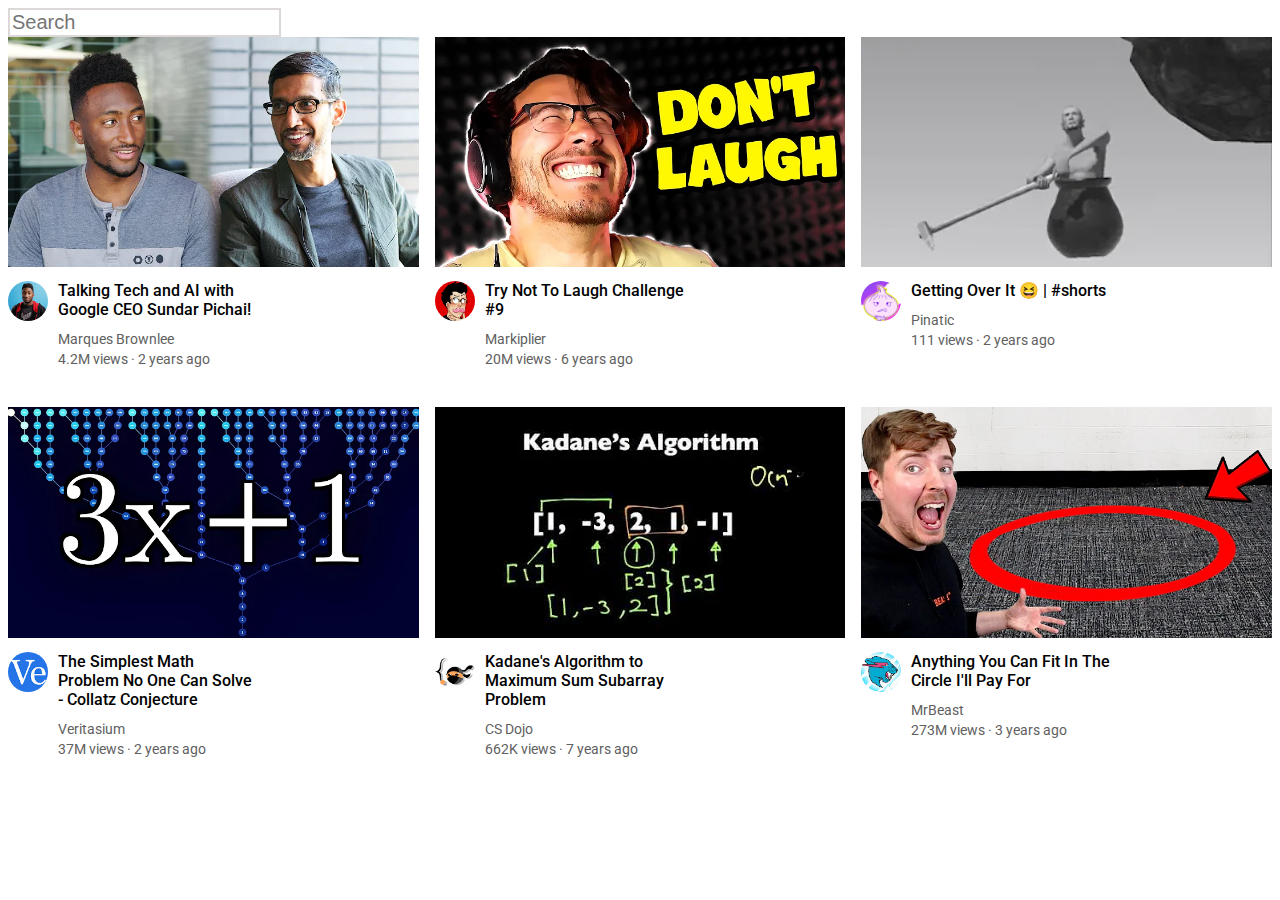
==== index.html @ 4624e98f "Applied CSS Grids and Added 6 different channels in total along with their video info and made the s" ====
<!DOCTYPE html>
<html lang="en">
  <head>
    <meta charset="UTF-8" />
    <meta name="viewport" content="width=device-width, initial-scale=1.0" />
    <link rel="preconnect" href="https://fonts.googleapis.com" />
    <link rel="preconnect" href="https://fonts.gstatic.com" crossorigin />
    <link
      href="https://fonts.googleapis.com/css2?family=Roboto:wght@400;500;700&display=swap"
      rel="stylesheet"
    />
    <title>YouTube</title>
    <style>
      p {
        font-family: Roboto, Arial;
        margin-top: 0px;
        margin-bottom: 0px;
      }
      .search {
        font-size: 20px;
        display: block;
        border-color: rgba(185, 178, 178, 0.5);
        border-style: solid;
      }
      .video-title {
        font-weight: 500;
        margin-bottom: 12px;
      }
      .thumbnail {
        width: 100%;
      }
      .thumbnail-row {
        margin-bottom: 10px;
      }
      .video-preview {
      }
      .channel-picture {
        vertical-align: top;
      }
      .profile-image {
        width: 40px;
        border-radius: 50px;
      }
      .video-author,
      .video-stats {
        color: rgb(96, 96, 96);
        font-size: 14px;
      }
      .video-author {
        margin-bottom: 4px;
      }
      .video-info {
        width: 200px;
      }
      .video-preview-grid {
        display: grid;
        grid-template-columns: 50px 1fr;
      }
      .video-grid {
        display: grid;
        grid-template-columns: 1fr 1fr 1fr;
        column-gap: 16px;
        row-gap: 40px;
      }
    </style>
  </head>
  <body>
    <input class="search" type="text" placeholder="Search" />

    <div class="video-grid">
      <div class="video-preview">
        <div class="thumbnail-row">
          <img class="thumbnail" src="Thumbnails/thumbnail-1.webp" />
        </div>
        <div class="video-preview-grid">
          <div class="channel-picture">
            <img class="profile-image" src="channel-pictures/channel-1.jpeg" />
          </div>
          <div class="video-info">
            <p class="video-title">
              Talking Tech and AI with Google CEO Sundar Pichai!
            </p>
            <p class="video-author">Marques Brownlee</p>
            <p class="video-stats">4.2M views &centerdot; 2 years ago</p>
          </div>
        </div>
      </div>

      <div class="video-preview">
        <div class="thumbnail-row">
          <img class="thumbnail" src="Thumbnails/thumbnail-2.webp" />
        </div>
        <div class="video-preview-grid">
          <div class="channel-picture">
            <img class="profile-image" src="channel-pictures/channel-2.jpeg" />
          </div>
          <div class="video-info">
            <p class="video-title">Try Not To Laugh Challenge #9</p>
            <p class="video-author">Markiplier</p>
            <p class="video-stats">20M views &centerdot; 6 years ago</p>
          </div>
        </div>
      </div>

      <div class="video-preview">
        <div class="thumbnail-row">
          <img class="thumbnail" src="Thumbnails/thumbnail-3.webp" />
        </div>
        <div class="video-preview-grid">
          <div class="channel-picture">
            <img class="profile-image" src="channel-pictures/channel-3.jpeg" />
          </div>
          <div class="video-info">
            <p class="video-title">Getting Over It 😆 | #shorts</p>
            <p class="video-author">Pinatic</p>
            <p class="video-stats">111 views &centerdot; 2 years ago</p>
          </div>
        </div>
      </div>

      <div class="video-preview">
        <div class="thumbnail-row">
          <img class="thumbnail" src="Thumbnails/thumbnail-4.webp" />
        </div>
        <div class="video-preview-grid">
          <div class="channel-picture">
            <img class="profile-image" src="channel-pictures/channel-4.jpeg" />
          </div>
          <div class="video-info">
            <p class="video-title">
              The Simplest Math Problem No One Can Solve - Collatz Conjecture
            </p>
            <p class="video-author">Veritasium</p>
            <p class="video-stats">37M views &centerdot; 2 years ago</p>
          </div>
        </div>
      </div>

      <div class="video-preview">
        <div class="thumbnail-row">
          <img class="thumbnail" src="Thumbnails/thumbnail-5.webp" />
        </div>
        <div class="video-preview-grid">
          <div class="channel-picture">
            <img class="profile-image" src="channel-pictures/channel-5.jpeg" />
          </div>
          <div class="video-info">
            <p class="video-title">
              Kadane's Algorithm to Maximum Sum Subarray Problem
            </p>
            <p class="video-author">CS Dojo</p>
            <p class="video-stats">662K views &centerdot; 7 years ago</p>
          </div>
        </div>
      </div>

      <div class="video-preview">
        <div class="thumbnail-row">
          <img class="thumbnail" src="Thumbnails/thumbnail-6.webp" />
        </div>
        <div class="video-preview-grid">
          <div class="channel-picture">
            <img class="profile-image" src="channel-pictures/channel-6.jpeg" />
          </div>
          <div class="video-info">
            <p class="video-title">
              Anything You Can Fit In The Circle I'll Pay For
            </p>
            <p class="video-author">MrBeast</p>
            <p class="video-stats">273M views &centerdot; 3 years ago</p>
          </div>
        </div>
      </div>
    </div>
  </body>
</html>
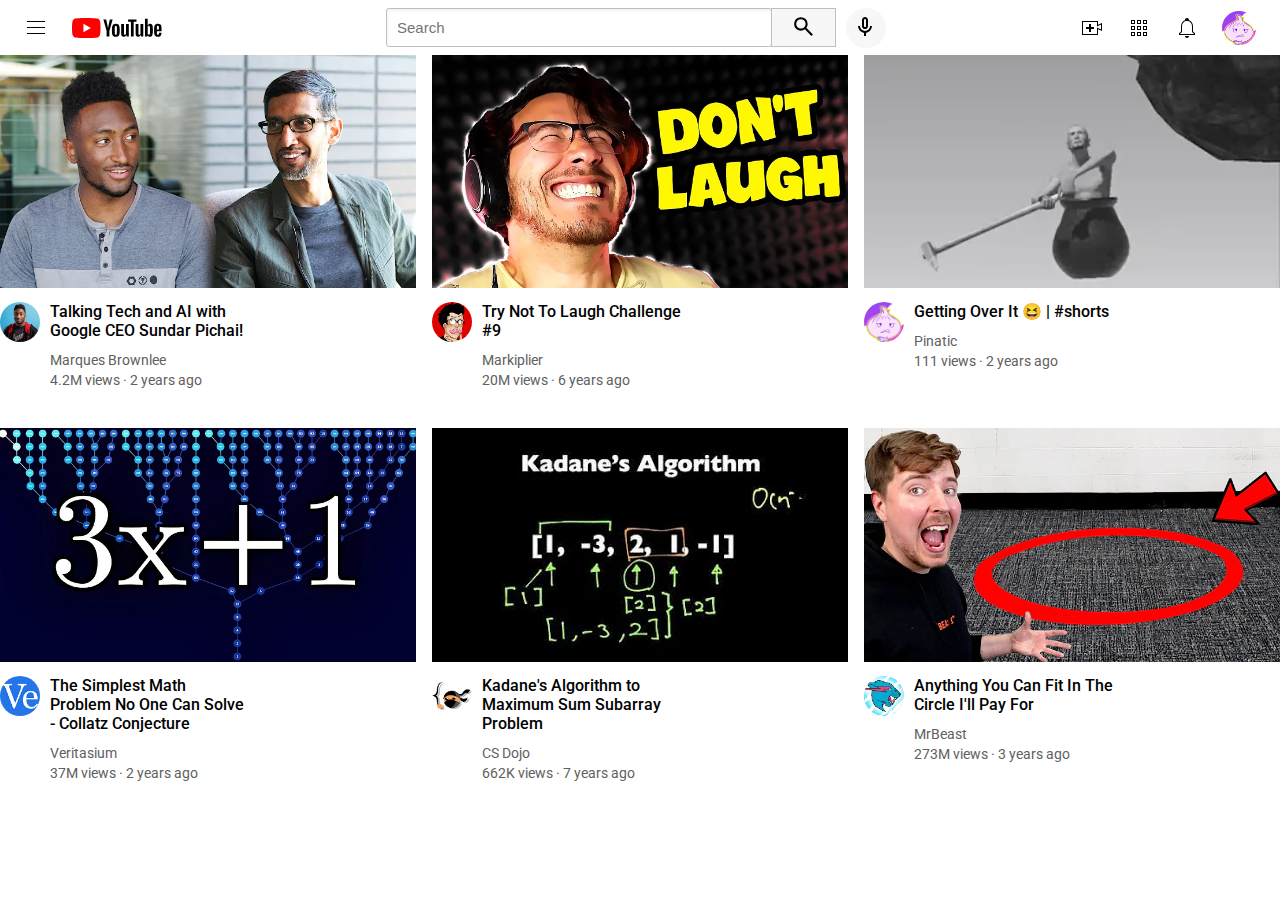
==== commit 767da307: "Implemented headers after learning flexbox" ====
--- a/index.html
+++ b/index.html
@@ -3,6 +3,9 @@
   <head>
     <meta charset="UTF-8" />
     <meta name="viewport" content="width=device-width, initial-scale=1.0" />
+    <link rel="stylesheet" href="styles/general.css">
+    <link rel="stylesheet" href="styles/header.css">
+    <link rel="stylesheet" href="styles/video.css">
     <link rel="preconnect" href="https://fonts.googleapis.com" />
     <link rel="preconnect" href="https://fonts.gstatic.com" crossorigin />
     <link
@@ -10,62 +13,31 @@
       rel="stylesheet"
     />
     <title>YouTube</title>
-    <style>
-      p {
-        font-family: Roboto, Arial;
-        margin-top: 0px;
-        margin-bottom: 0px;
-      }
-      .search {
-        font-size: 20px;
-        display: block;
-        border-color: rgba(185, 178, 178, 0.5);
-        border-style: solid;
-      }
-      .video-title {
-        font-weight: 500;
-        margin-bottom: 12px;
-      }
-      .thumbnail {
-        width: 100%;
-      }
-      .thumbnail-row {
-        margin-bottom: 10px;
-      }
-      .video-preview {
-      }
-      .channel-picture {
-        vertical-align: top;
-      }
-      .profile-image {
-        width: 40px;
-        border-radius: 50px;
-      }
-      .video-author,
-      .video-stats {
-        color: rgb(96, 96, 96);
-        font-size: 14px;
-      }
-      .video-author {
-        margin-bottom: 4px;
-      }
-      .video-info {
-        width: 200px;
-      }
-      .video-preview-grid {
-        display: grid;
-        grid-template-columns: 50px 1fr;
-      }
-      .video-grid {
-        display: grid;
-        grid-template-columns: 1fr 1fr 1fr;
-        column-gap: 16px;
-        row-gap: 40px;
-      }
-    </style>
   </head>
   <body>
-    <input class="search" type="text" placeholder="Search" />
+    <div class="header">
+      <div class="left-section">
+        <img class="menu" src="icons/hamburger-menu.svg">
+        <img class="youtube-logo" src="icons/youtube-logo.svg">
+      </div>
+      <div class="middle-section">
+        <input class="search-bar" type="text" placeholder="Search"/>
+        <button class="search-button">
+          <img class="search-icon" src="icons/search_FILL0_wght400_GRAD0_opsz24.svg">
+        </button>
+        <buton class="voice-search-button">
+          <img class="voice-search-icon" src="icons/mic_FILL0_wght400_GRAD0_opsz24.svg">
+        </buton>
+      </div>
+      <div class="right-section">
+      
+        <img class="video-upload-icon" src="icons/upload.svg">
+          <img class="youtube-apps-icon" src="icons/youtube-apps.svg">
+        <img class="notification-icon" src="icons/notifications.svg">
+        <img class="profile-picture" src="channel-pictures/pinaticWithGrain.JPG">
+
+      </div>
+    </div>
 
     <div class="video-grid">
       <div class="video-preview">
--- a/styles/general.css
+++ b/styles/general.css
@@ -0,0 +1,8 @@
+p {
+    font-family: Roboto, Arial;
+    margin-top: 0px;
+    margin-bottom: 0px;
+  }
+body {
+  margin: 0;
+}--- a/styles/header.css
+++ b/styles/header.css
@@ -0,0 +1,102 @@
+.header {
+    height: 55px;
+    /* We used flexbox so that we can set max width and
+        spread spaces between
+        elements evenly */
+    display: flex;
+    flex-direction: row;
+    /* To spread the elements horizontally we use
+        justify content (just remove the line if you wanna see
+        what i mean */
+    justify-content: space-between;
+}
+.left-section {
+    
+    display: flex;
+    align-items: center;
+}
+.menu {
+    height: 24px;
+    margin-left: 24px;
+    margin-right: 20px;
+}
+.youtube-logo {
+    height: 20px;
+    margin-left: 4px;
+}
+.middle-section {
+    
+    display: flex;
+    flex: 1;
+    align-items: center;
+    margin-left: 70px;
+    margin-right: 40px;
+    max-width: 500px;
+}
+.search::placeholder {
+    font-family: Roboto, Arial;
+    font-size: 16px;
+}
+
+
+.search-bar {
+    flex: 1;
+    height: 35px;
+    padding-left: 10px;
+    font-size: 15px;
+    border-width: 1px;
+    border-style: solid;
+    border-color: rgb(195, 190, 190);
+    border-radius: 3px;
+    box-shadow: inset 1px 2px 3px rgba(0, 0, 0, 0.05);
+    width: 0;
+
+}
+.search-button {
+    height: 39px;
+    border-color: rgb(195, 190, 190);
+    border-style: solid;
+    border-width: 1px;
+    margin-left: -1px;
+    width: 65px;
+    background-color: #f7f7f7;
+}
+.search-icon {
+    height: 25px;
+    
+    
+}
+.voice-search-button {
+    height: 40px;
+    width: 40px;
+    background-color: #f7f7f7;
+    border-radius: 20px;
+    margin-left: 10px;
+}
+.voice-search-icon {
+    margin-top: 7px;
+    margin-left: 7px
+}
+.right-section {
+    
+    width: 200px;
+    display: flex;
+    align-items: center;
+    flex-shrink: 0;
+    justify-content: space-between;
+
+}
+.video-upload-icon {
+    height: 24px;
+}
+.youtube-apps-icon {
+    height: 24px;
+}
+.notification-icon {
+    height: 24px;
+}
+.profile-picture {
+   height: 34px;
+   border-radius: 17px;
+   margin-right: 24px;
+}
--- a/styles/video.css
+++ b/styles/video.css
@@ -0,0 +1,38 @@
+.video-title {
+  font-weight: 500;
+  margin-bottom: 12px;
+}
+.thumbnail {
+  width: 100%;
+}
+.thumbnail-row {
+  margin-bottom: 10px;
+}
+.channel-picture {
+  vertical-align: top;
+}
+.profile-image {
+  width: 40px;
+  border-radius: 50px;
+}
+.video-author,
+.video-stats {
+  color: rgb(96, 96, 96);
+  font-size: 14px;
+}
+.video-author {
+  margin-bottom: 4px;
+}
+.video-info {
+  width: 200px;
+}
+.video-preview-grid {
+  display: grid;
+  grid-template-columns: 50px 1fr;
+}
+.video-grid {
+  display: grid;
+  grid-template-columns: 1fr 1fr 1fr;
+  column-gap: 16px;
+  row-gap: 40px;
+}
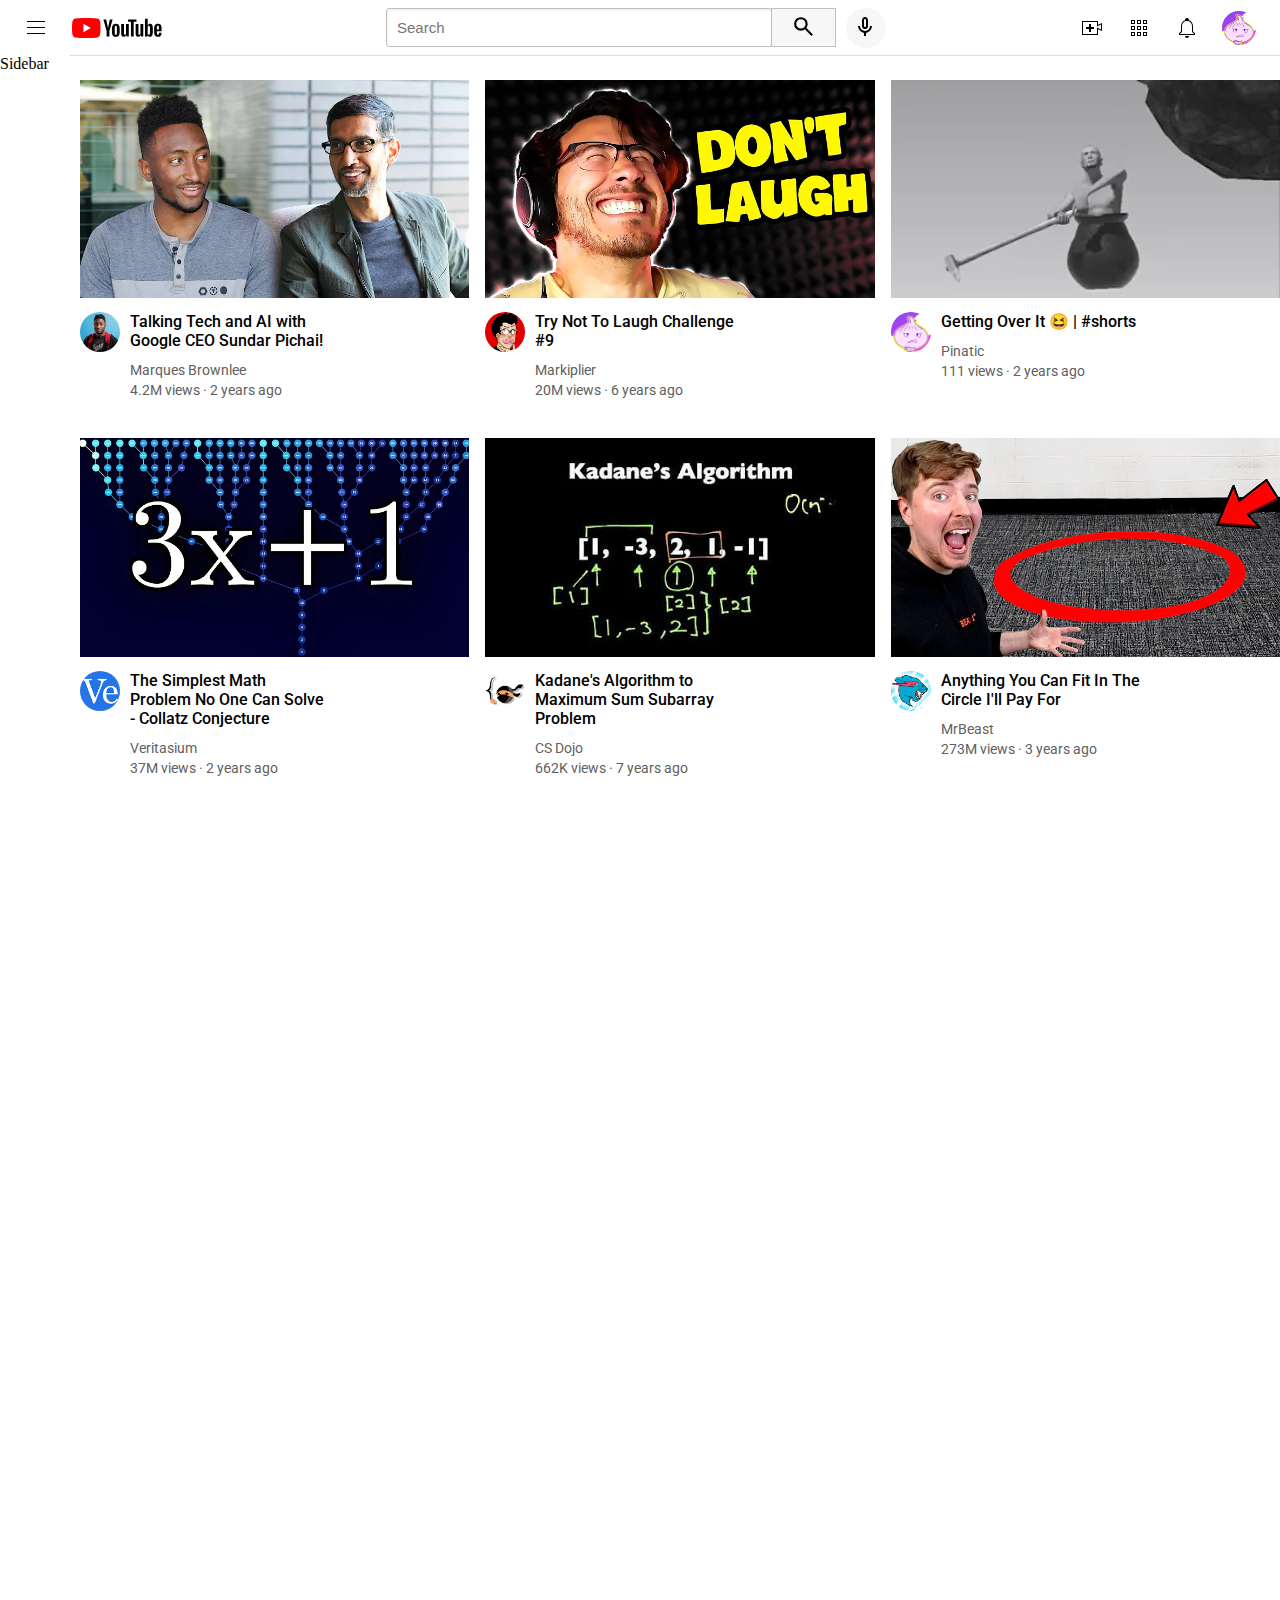
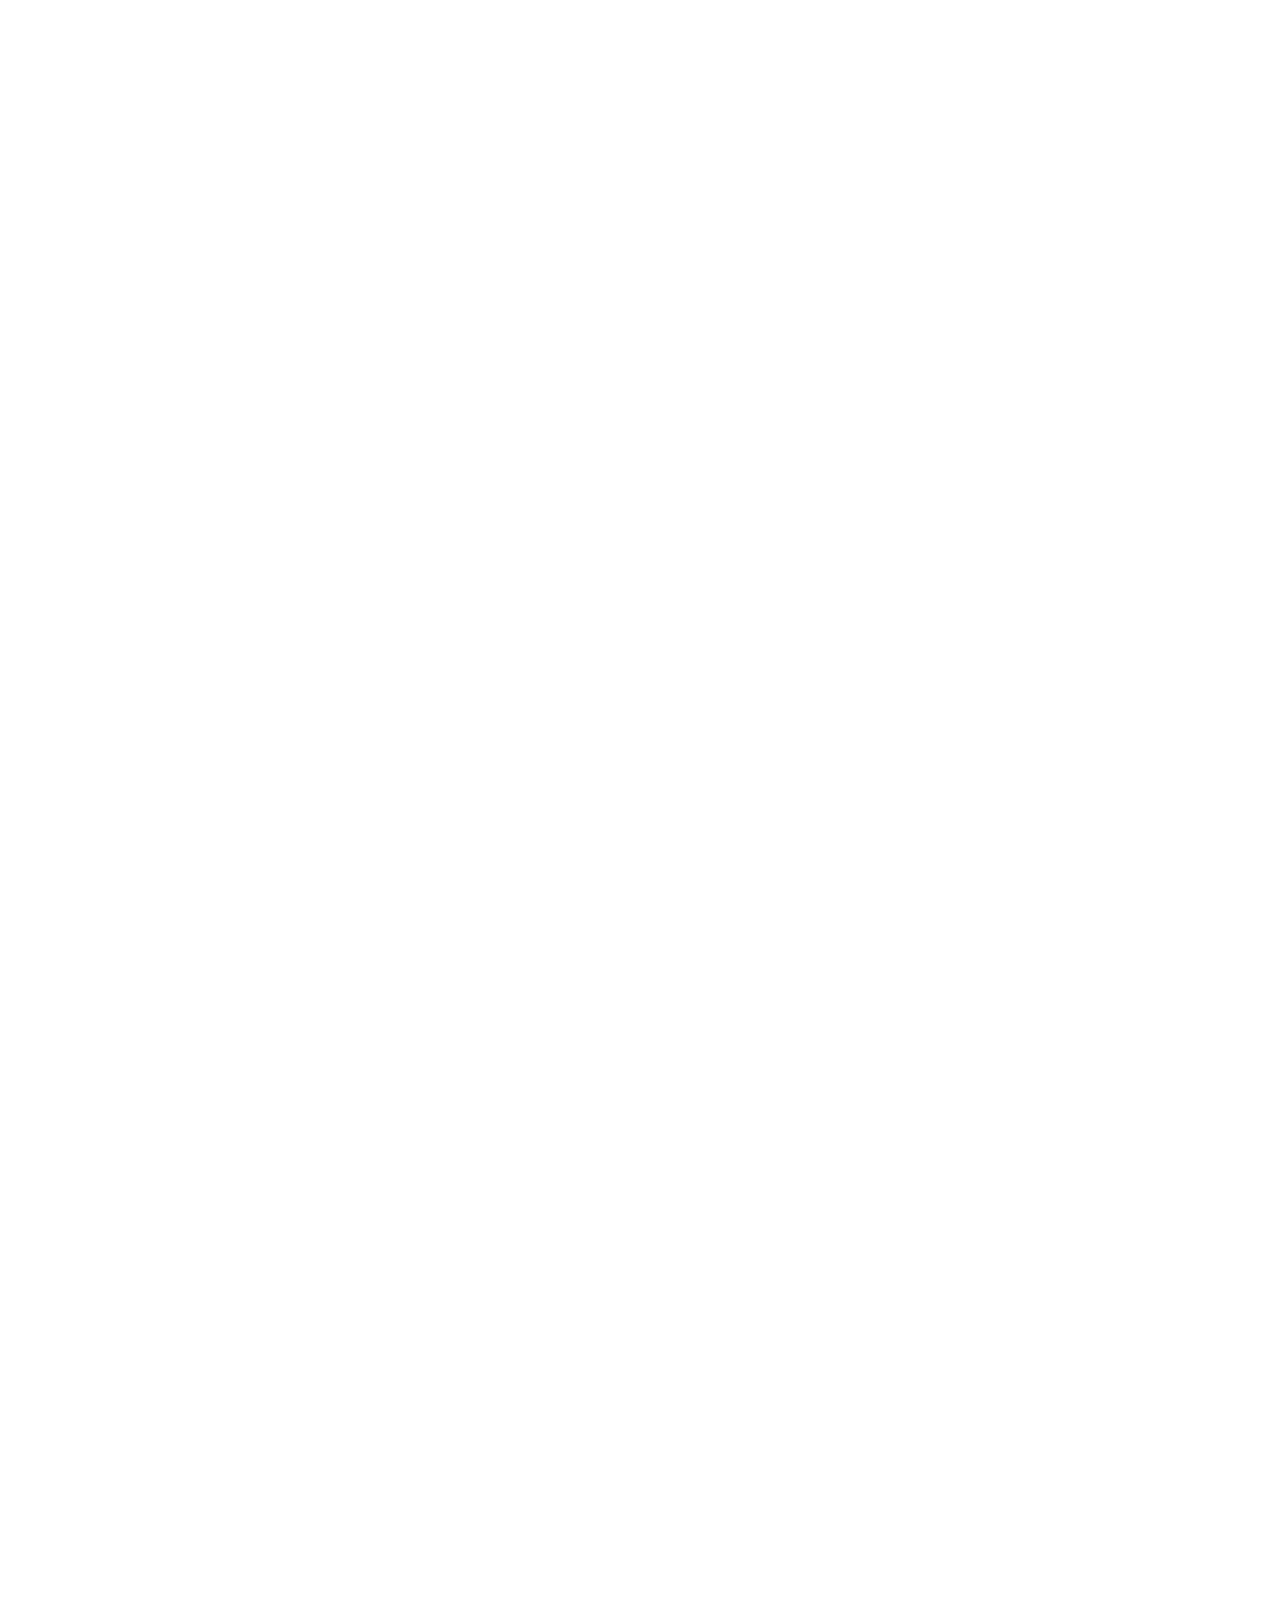
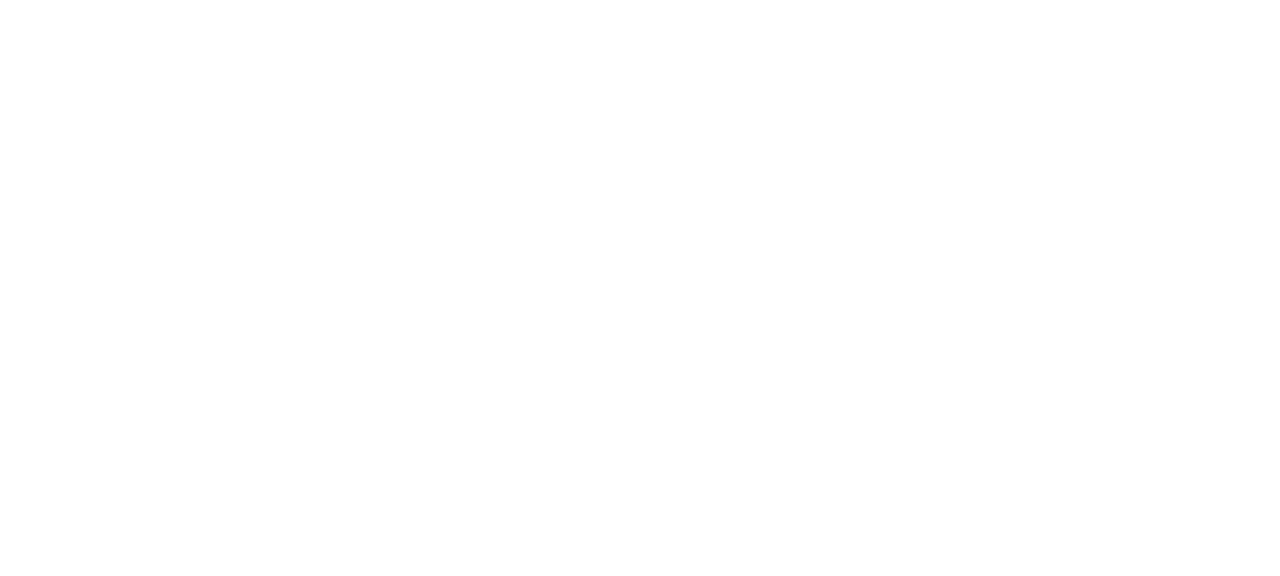
==== commit 8e607809: "Learned CSS position and applied basic sidebar" ====
--- a/index.html
+++ b/index.html
@@ -3,42 +3,51 @@
   <head>
     <meta charset="UTF-8" />
     <meta name="viewport" content="width=device-width, initial-scale=1.0" />
-    <link rel="stylesheet" href="styles/general.css">
-    <link rel="stylesheet" href="styles/header.css">
-    <link rel="stylesheet" href="styles/video.css">
+    <link rel="stylesheet" href="styles/general.css" />
+    <link rel="stylesheet" href="styles/header.css" />
+    <link rel="stylesheet" href="styles/video.css" />
     <link rel="preconnect" href="https://fonts.googleapis.com" />
     <link rel="preconnect" href="https://fonts.gstatic.com" crossorigin />
     <link
       href="https://fonts.googleapis.com/css2?family=Roboto:wght@400;500;700&display=swap"
       rel="stylesheet"
     />
+    <link rel="stylesheet" href="styles/sidebar.css">
     <title>YouTube</title>
   </head>
   <body>
     <div class="header">
       <div class="left-section">
-        <img class="menu" src="icons/hamburger-menu.svg">
-        <img class="youtube-logo" src="icons/youtube-logo.svg">
+        <img class="menu" src="icons/hamburger-menu.svg" />
+        <img class="youtube-logo" src="icons/youtube-logo.svg" />
       </div>
       <div class="middle-section">
-        <input class="search-bar" type="text" placeholder="Search"/>
+        <input class="search-bar" type="text" placeholder="Search" />
         <button class="search-button">
-          <img class="search-icon" src="icons/search_FILL0_wght400_GRAD0_opsz24.svg">
+          <img
+            class="search-icon"
+            src="icons/search_FILL0_wght400_GRAD0_opsz24.svg"
+          />
         </button>
         <buton class="voice-search-button">
-          <img class="voice-search-icon" src="icons/mic_FILL0_wght400_GRAD0_opsz24.svg">
+          <img
+            class="voice-search-icon"
+            src="icons/mic_FILL0_wght400_GRAD0_opsz24.svg"
+          />
         </buton>
       </div>
       <div class="right-section">
-      
-        <img class="video-upload-icon" src="icons/upload.svg">
-          <img class="youtube-apps-icon" src="icons/youtube-apps.svg">
-        <img class="notification-icon" src="icons/notifications.svg">
-        <img class="profile-picture" src="channel-pictures/pinaticWithGrain.JPG">
-
+        <img class="video-upload-icon" src="icons/upload.svg" />
+        <img class="youtube-apps-icon" src="icons/youtube-apps.svg" />
+        <img class="notification-icon" src="icons/notifications.svg" />
+        <img
+          class="profile-picture"
+          src="channel-pictures/pinaticWithGrain.JPG"
+        />
       </div>
     </div>
 
+   <div class="sidebar">Sidebar</div>
     <div class="video-grid">
       <div class="video-preview">
         <div class="thumbnail-row">
--- a/styles/general.css
+++ b/styles/general.css
@@ -5,4 +5,7 @@
   }
 body {
   margin: 0;
+  padding-top: 80px;
+  padding-bottom: 3000px;
+  padding-left: 80px;
 }--- a/styles/header.css
+++ b/styles/header.css
@@ -1,102 +1,103 @@
 .header {
-    height: 55px;
-    /* We used flexbox so that we can set max width and
+  height: 55px;
+  /* We used flexbox so that we can set max width and
         spread spaces between
         elements evenly */
-    display: flex;
-    flex-direction: row;
-    /* To spread the elements horizontally we use
+  background-color: white;
+  display: flex;
+  flex-direction: row;
+  /* To spread the elements horizontally we use
         justify content (just remove the line if you wanna see
         what i mean */
-    justify-content: space-between;
+  justify-content: space-between;
+  position: fixed;
+  right: 0px;
+  left: 0px;
+  top: 0px;
+  bottom: 0px;
+  border-bottom-width: 1px;
+  border-bottom-style: solid;
+  border-bottom-color: rgb(221, 221, 221)
 }
 .left-section {
-    
-    display: flex;
-    align-items: center;
+  display: flex;
+  align-items: center;
 }
 .menu {
-    height: 24px;
-    margin-left: 24px;
-    margin-right: 20px;
+  height: 24px;
+  margin-left: 24px;
+  margin-right: 20px;
 }
 .youtube-logo {
-    height: 20px;
-    margin-left: 4px;
+  height: 20px;
+  margin-left: 4px;
 }
 .middle-section {
-    
-    display: flex;
-    flex: 1;
-    align-items: center;
-    margin-left: 70px;
-    margin-right: 40px;
-    max-width: 500px;
+  display: flex;
+  flex: 1;
+  align-items: center;
+  margin-left: 70px;
+  margin-right: 40px;
+  max-width: 500px;
 }
 .search::placeholder {
-    font-family: Roboto, Arial;
-    font-size: 16px;
+  font-family: Roboto, Arial;
+  font-size: 16px;
 }
 
-
 .search-bar {
-    flex: 1;
-    height: 35px;
-    padding-left: 10px;
-    font-size: 15px;
-    border-width: 1px;
-    border-style: solid;
-    border-color: rgb(195, 190, 190);
-    border-radius: 3px;
-    box-shadow: inset 1px 2px 3px rgba(0, 0, 0, 0.05);
-    width: 0;
-
+  flex: 1;
+  height: 35px;
+  padding-left: 10px;
+  font-size: 15px;
+  border-width: 1px;
+  border-style: solid;
+  border-color: rgb(195, 190, 190);
+  border-radius: 3px;
+  box-shadow: inset 1px 2px 3px rgba(0, 0, 0, 0.05);
+  width: 0; /* We set width 0 so that it shrinks */
 }
 .search-button {
-    height: 39px;
-    border-color: rgb(195, 190, 190);
-    border-style: solid;
-    border-width: 1px;
-    margin-left: -1px;
-    width: 65px;
-    background-color: #f7f7f7;
+  height: 39px;
+  border-color: rgb(195, 190, 190);
+  border-style: solid;
+  border-width: 1px;
+  margin-left: -1px;
+  width: 65px;
+  background-color: #f7f7f7;
 }
 .search-icon {
-    height: 25px;
-    
-    
+  height: 25px;
 }
 .voice-search-button {
-    height: 40px;
-    width: 40px;
-    background-color: #f7f7f7;
-    border-radius: 20px;
-    margin-left: 10px;
+  height: 40px;
+  width: 40px;
+  background-color: #f7f7f7;
+  border-radius: 20px;
+  margin-left: 10px;
 }
 .voice-search-icon {
-    margin-top: 7px;
-    margin-left: 7px
+  margin-top: 7px;
+  margin-left: 7px;
 }
 .right-section {
-    
-    width: 200px;
-    display: flex;
-    align-items: center;
-    flex-shrink: 0;
-    justify-content: space-between;
-
+  width: 200px;
+  display: flex;
+  align-items: center;
+  flex-shrink: 0;
+  justify-content: space-between;
 }
 .video-upload-icon {
-    height: 24px;
+  height: 24px;
 }
 .youtube-apps-icon {
-    height: 24px;
+  height: 24px;
 }
 .notification-icon {
-    height: 24px;
+  height: 24px;
 }
 .profile-picture {
-   height: 34px;
-   border-radius: 17px;
-   margin-right: 24px;
+  height: 34px;
+  border-radius: 17px;
+  margin-right: 24px;
 }
--- a/styles/sidebar.css
+++ b/styles/sidebar.css
@@ -0,0 +1,8 @@
+.sidebar {
+    position: fixed;   
+    background-color: white;;
+    top: 55px;
+    left: 0px;
+    bottom: 0px;
+    width: 70px;
+}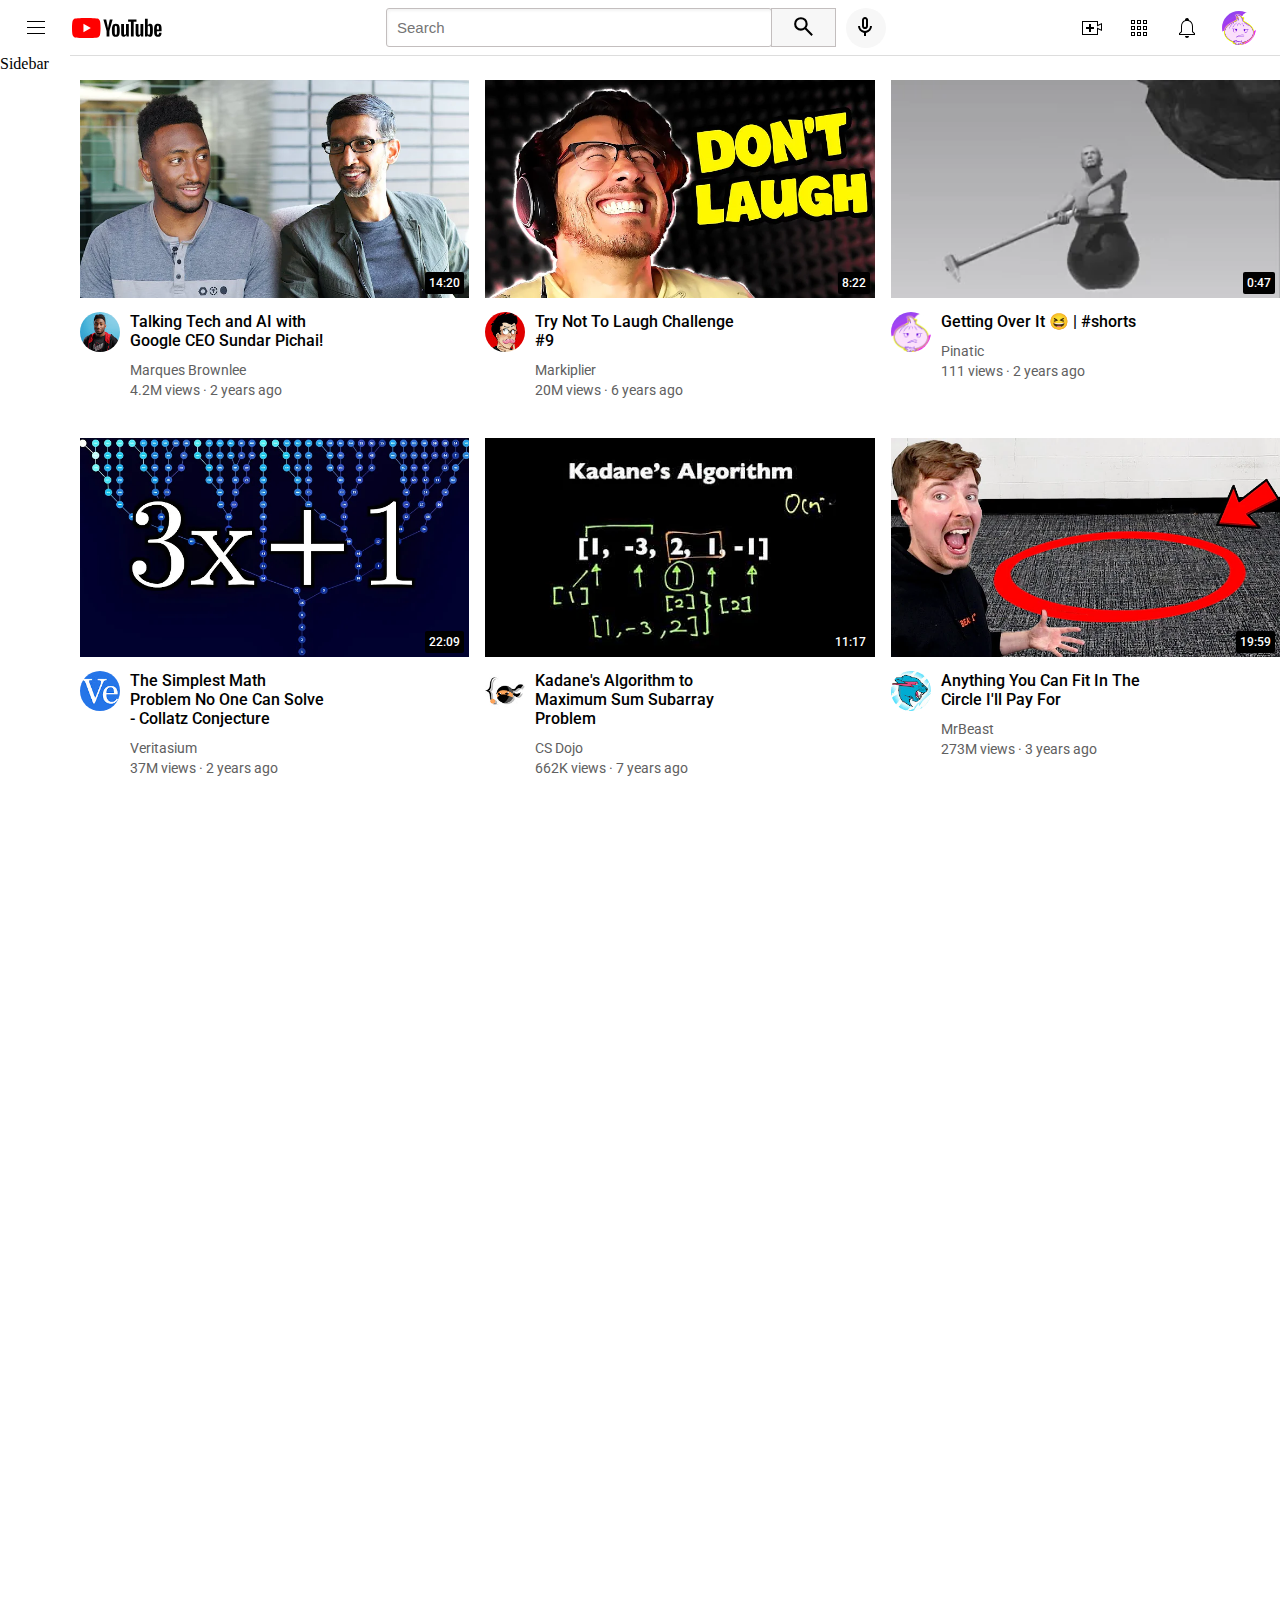
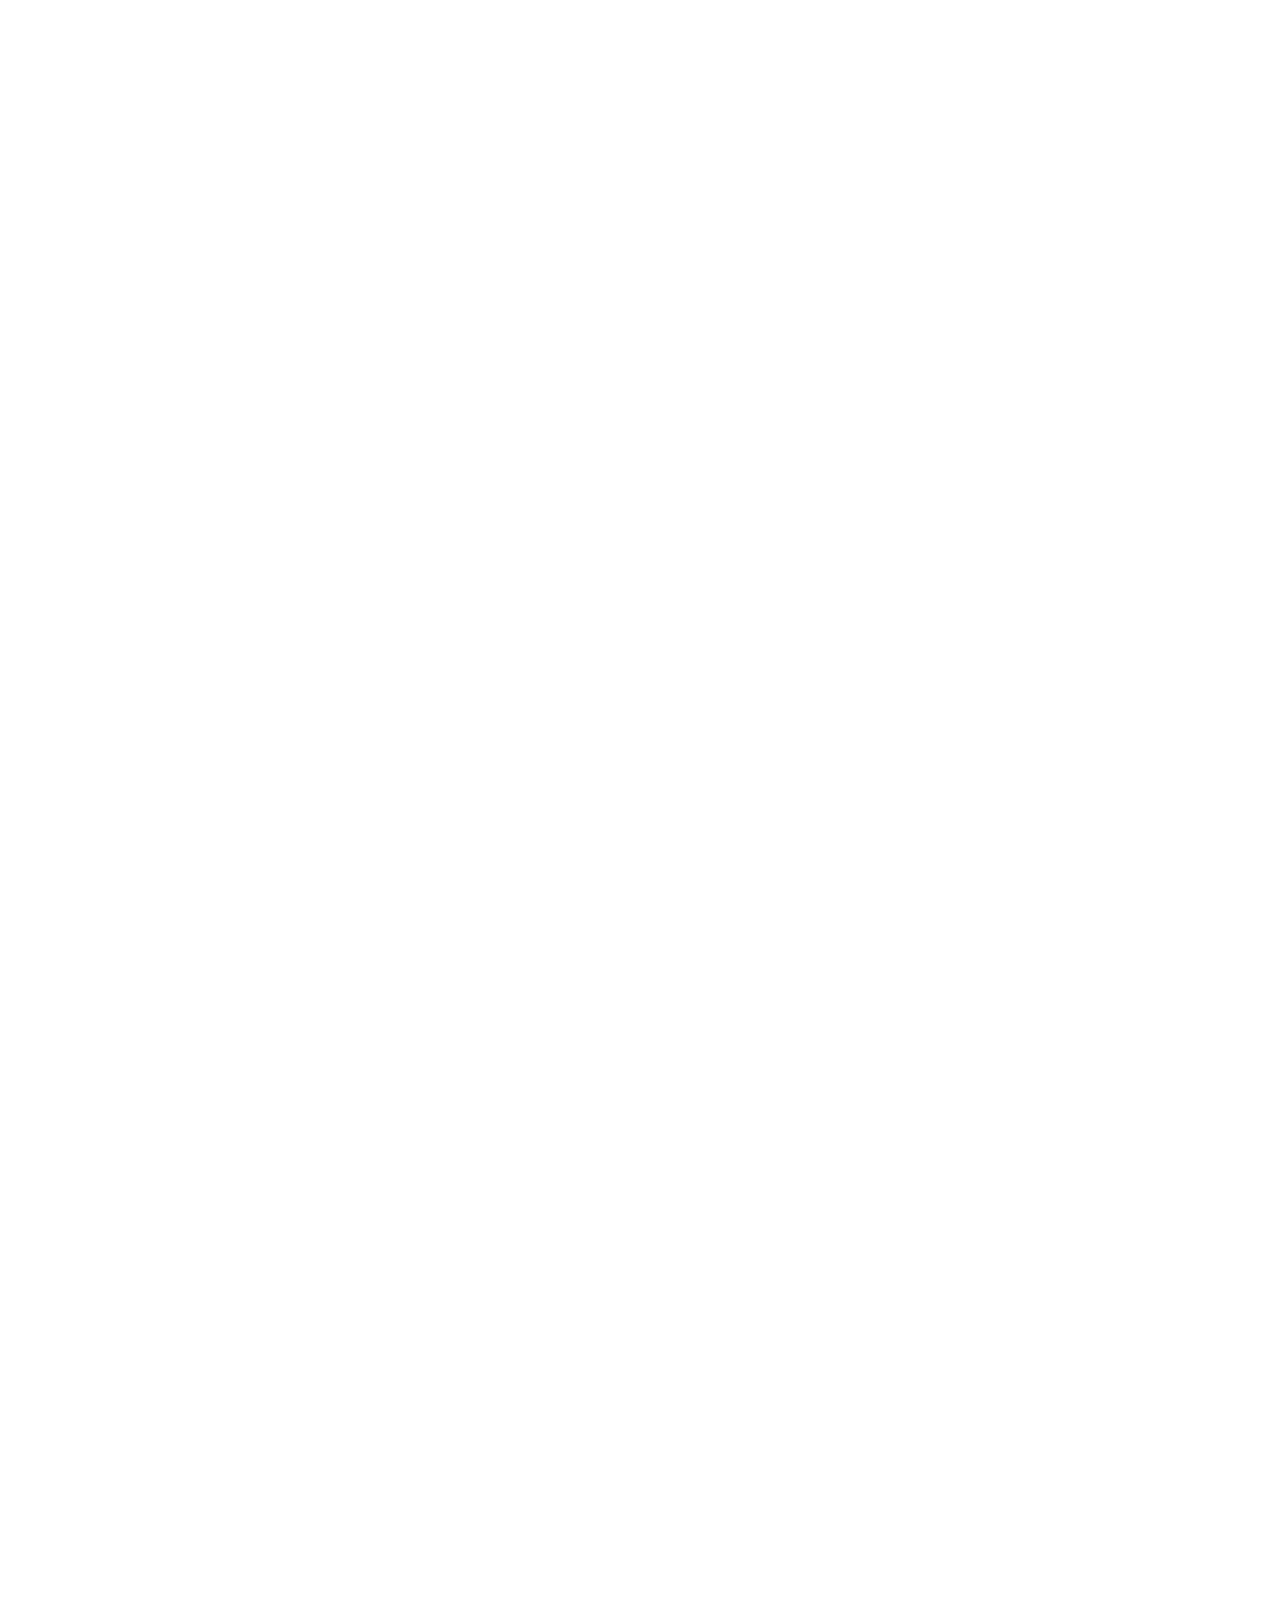
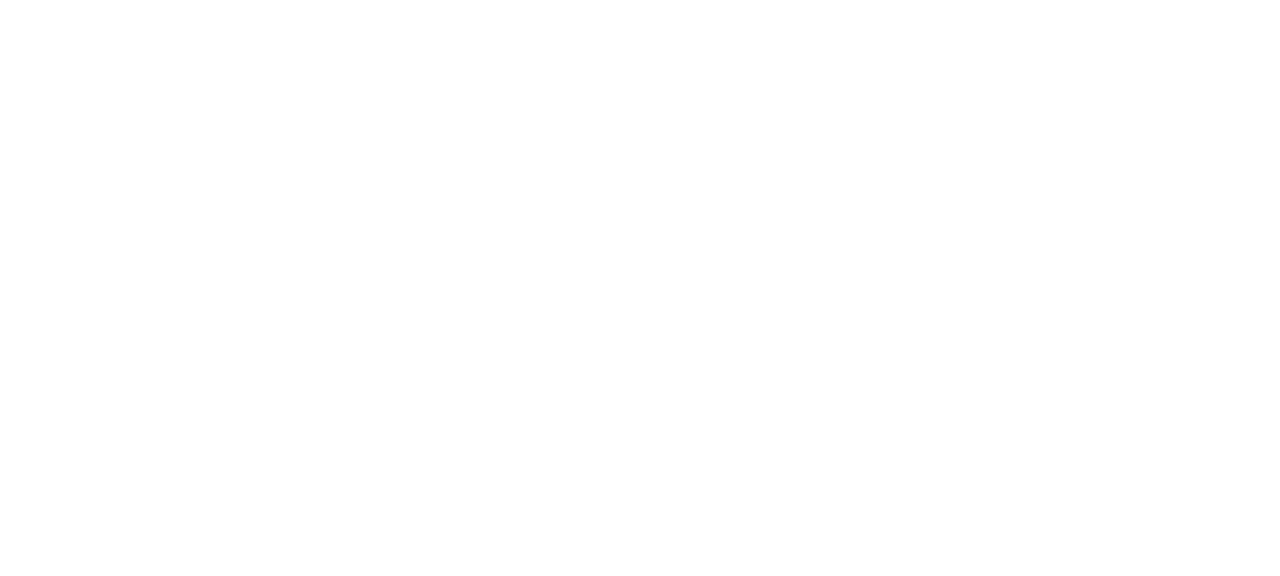
==== commit 23fdc26d: "added video times" ====
--- a/index.html
+++ b/index.html
@@ -6,13 +6,13 @@
     <link rel="stylesheet" href="styles/general.css" />
     <link rel="stylesheet" href="styles/header.css" />
     <link rel="stylesheet" href="styles/video.css" />
+    <link rel="stylesheet" href="styles/sidebar.css" />
     <link rel="preconnect" href="https://fonts.googleapis.com" />
     <link rel="preconnect" href="https://fonts.gstatic.com" crossorigin />
     <link
       href="https://fonts.googleapis.com/css2?family=Roboto:wght@400;500;700&display=swap"
       rel="stylesheet"
     />
-    <link rel="stylesheet" href="styles/sidebar.css">
     <title>YouTube</title>
   </head>
   <body>
@@ -47,11 +47,13 @@
       </div>
     </div>
 
-   <div class="sidebar">Sidebar</div>
+    <div class="sidebar">Sidebar</div>
+
     <div class="video-grid">
       <div class="video-preview">
         <div class="thumbnail-row">
           <img class="thumbnail" src="Thumbnails/thumbnail-1.webp" />
+          <div class="video-time">14:20</div>
         </div>
         <div class="video-preview-grid">
           <div class="channel-picture">
@@ -70,6 +72,7 @@
       <div class="video-preview">
         <div class="thumbnail-row">
           <img class="thumbnail" src="Thumbnails/thumbnail-2.webp" />
+          <div class="video-time">8:22</div>
         </div>
         <div class="video-preview-grid">
           <div class="channel-picture">
@@ -86,6 +89,7 @@
       <div class="video-preview">
         <div class="thumbnail-row">
           <img class="thumbnail" src="Thumbnails/thumbnail-3.webp" />
+          <div class = "video-time">0:47</div>
         </div>
         <div class="video-preview-grid">
           <div class="channel-picture">
@@ -102,6 +106,7 @@
       <div class="video-preview">
         <div class="thumbnail-row">
           <img class="thumbnail" src="Thumbnails/thumbnail-4.webp" />
+          <div class="video-time">22:09</div>
         </div>
         <div class="video-preview-grid">
           <div class="channel-picture">
@@ -120,6 +125,7 @@
       <div class="video-preview">
         <div class="thumbnail-row">
           <img class="thumbnail" src="Thumbnails/thumbnail-5.webp" />
+          <div class="video-time">11:17</div>
         </div>
         <div class="video-preview-grid">
           <div class="channel-picture">
@@ -138,6 +144,7 @@
       <div class="video-preview">
         <div class="thumbnail-row">
           <img class="thumbnail" src="Thumbnails/thumbnail-6.webp" />
+          <div class="video-time">19:59</div>
         </div>
         <div class="video-preview-grid">
           <div class="channel-picture">
--- a/styles/general.css
+++ b/styles/general.css
@@ -1,11 +1,11 @@
 p {
-    font-family: Roboto, Arial;
-    margin-top: 0px;
-    margin-bottom: 0px;
-  }
+  font-family: Roboto, Arial;
+  margin-top: 0px;
+  margin-bottom: 0px;
+}
 body {
   margin: 0;
   padding-top: 80px;
   padding-bottom: 3000px;
   padding-left: 80px;
-}+}
--- a/styles/video.css
+++ b/styles/video.css
@@ -7,6 +7,7 @@
 }
 .thumbnail-row {
   margin-bottom: 10px;
+  position: relative;
 }
 .channel-picture {
   vertical-align: top;
@@ -36,3 +37,19 @@
   column-gap: 16px;
   row-gap: 40px;
 }
+.video-time {
+  font-family: Roboto, Arial;
+  font-weight: 500;
+  font-size: 12px;
+  padding-left: 4px;
+  padding-right: 4px;
+  padding-top: 4px;
+  padding-bottom: 4px;
+  border-radius: 2px;
+  position: absolute;
+  background-color: black;
+  color: white;
+  bottom: 8px;
+  right: 5px;
+  
+}--- a/styles/sidebar.css
+++ b/styles/sidebar.css
@@ -1,8 +1,8 @@
 .sidebar {
-    position: fixed;   
-    background-color: white;;
-    top: 55px;
-    left: 0px;
-    bottom: 0px;
-    width: 70px;
-}+  position: fixed;
+  background-color: white;
+  top: 55px;
+  left: 0px;
+  bottom: 0px;
+  width: 70px;
+}
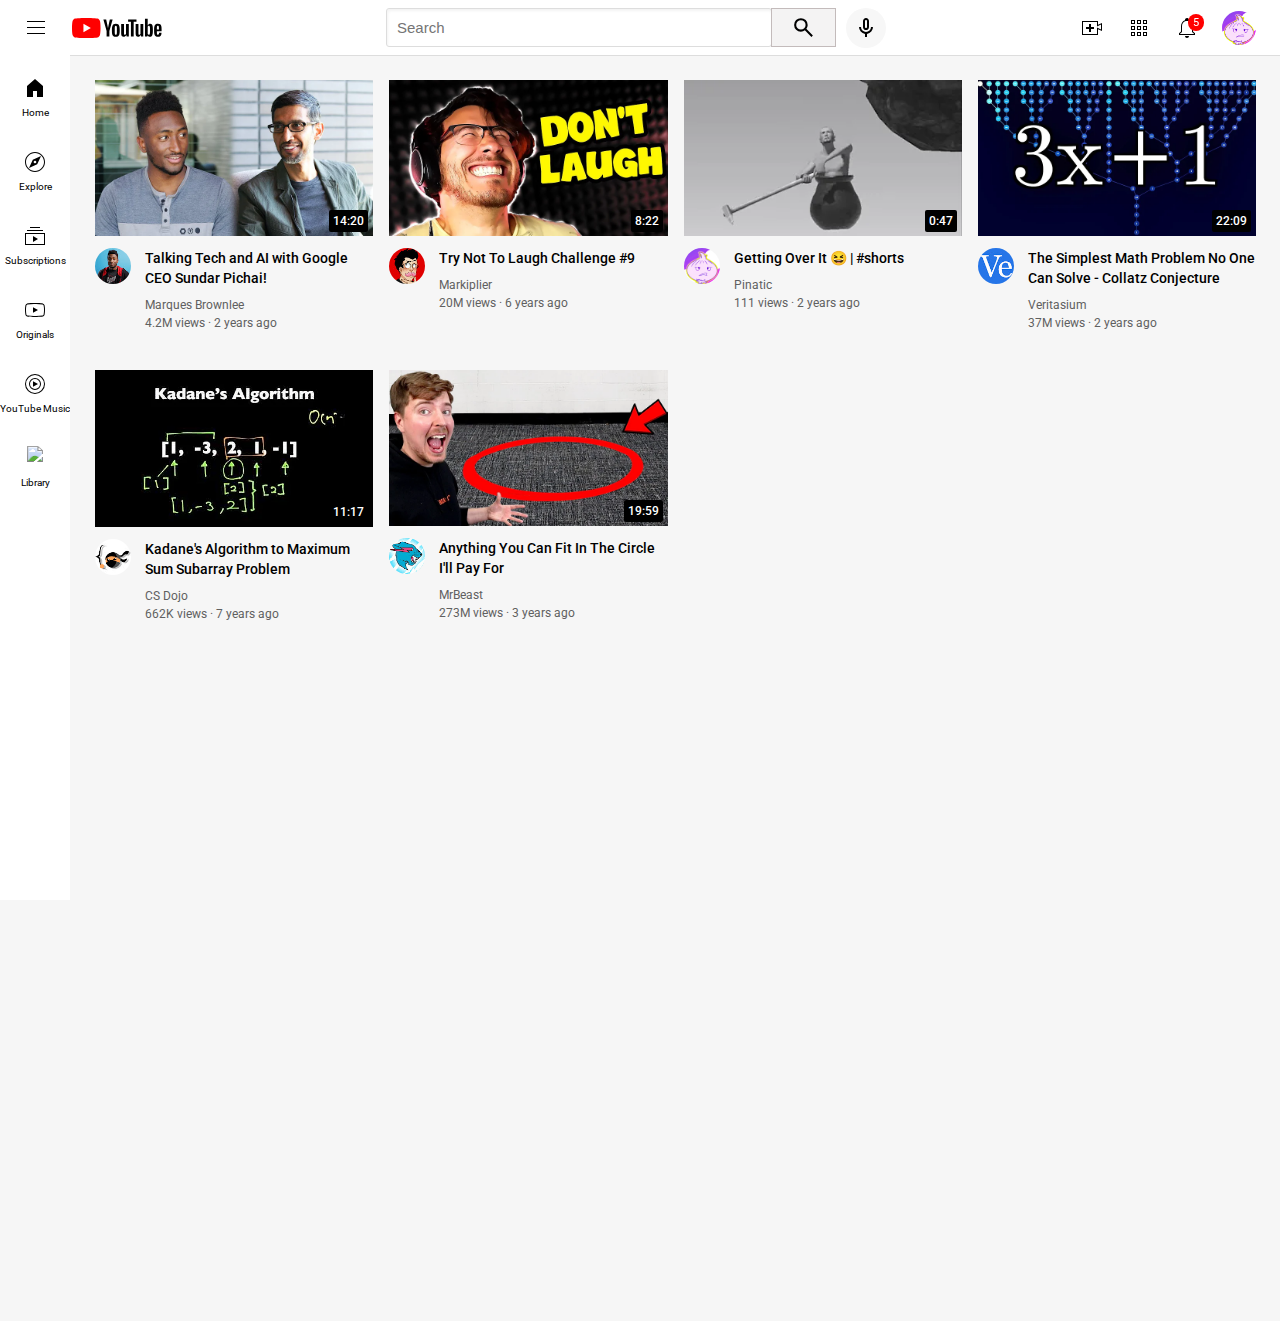
==== commit b2a478a3: "Finished the project" ====
--- a/index.html
+++ b/index.html
@@ -16,7 +16,8 @@
     <title>YouTube</title>
   </head>
   <body>
-    <div class="header">
+    <header class="header">
+      <!--tags like <header>, <nav>, <section> are same as div but they are useful for search engines and reading devices-->
       <div class="left-section">
         <img class="menu" src="icons/hamburger-menu.svg" />
         <img class="youtube-logo" src="icons/youtube-logo.svg" />
@@ -28,137 +29,197 @@
             class="search-icon"
             src="icons/search_FILL0_wght400_GRAD0_opsz24.svg"
           />
+          <div class="tooltip">Search</div>
         </button>
         <buton class="voice-search-button">
           <img
             class="voice-search-icon"
             src="icons/mic_FILL0_wght400_GRAD0_opsz24.svg"
           />
+          <div class="tooltip">Search with your voice</div>
         </buton>
       </div>
       <div class="right-section">
-        <img class="video-upload-icon" src="icons/upload.svg" />
-        <img class="youtube-apps-icon" src="icons/youtube-apps.svg" />
-        <img class="notification-icon" src="icons/notifications.svg" />
-        <img
-          class="profile-picture"
-          src="channel-pictures/pinaticWithGrain.JPG"
-        />
-      </div>
-    </div>
-
-    <div class="sidebar">Sidebar</div>
-
-    <div class="video-grid">
-      <div class="video-preview">
-        <div class="thumbnail-row">
-          <img class="thumbnail" src="Thumbnails/thumbnail-1.webp" />
-          <div class="video-time">14:20</div>
-        </div>
-        <div class="video-preview-grid">
-          <div class="channel-picture">
-            <img class="profile-image" src="channel-pictures/channel-1.jpeg" />
-          </div>
-          <div class="video-info">
-            <p class="video-title">
-              Talking Tech and AI with Google CEO Sundar Pichai!
-            </p>
-            <p class="video-author">Marques Brownlee</p>
-            <p class="video-stats">4.2M views &centerdot; 2 years ago</p>
-          </div>
-        </div>
-      </div>
-
-      <div class="video-preview">
-        <div class="thumbnail-row">
-          <img class="thumbnail" src="Thumbnails/thumbnail-2.webp" />
-          <div class="video-time">8:22</div>
-        </div>
-        <div class="video-preview-grid">
-          <div class="channel-picture">
-            <img class="profile-image" src="channel-pictures/channel-2.jpeg" />
-          </div>
-          <div class="video-info">
-            <p class="video-title">Try Not To Laugh Challenge #9</p>
-            <p class="video-author">Markiplier</p>
-            <p class="video-stats">20M views &centerdot; 6 years ago</p>
-          </div>
-        </div>
-      </div>
-
-      <div class="video-preview">
-        <div class="thumbnail-row">
-          <img class="thumbnail" src="Thumbnails/thumbnail-3.webp" />
-          <div class = "video-time">0:47</div>
-        </div>
-        <div class="video-preview-grid">
-          <div class="channel-picture">
-            <img class="profile-image" src="channel-pictures/channel-3.jpeg" />
-          </div>
-          <div class="video-info">
-            <p class="video-title">Getting Over It 😆 | #shorts</p>
-            <p class="video-author">Pinatic</p>
-            <p class="video-stats">111 views &centerdot; 2 years ago</p>
-          </div>
-        </div>
-      </div>
-
-      <div class="video-preview">
-        <div class="thumbnail-row">
-          <img class="thumbnail" src="Thumbnails/thumbnail-4.webp" />
-          <div class="video-time">22:09</div>
-        </div>
-        <div class="video-preview-grid">
-          <div class="channel-picture">
-            <img class="profile-image" src="channel-pictures/channel-4.jpeg" />
-          </div>
-          <div class="video-info">
-            <p class="video-title">
-              The Simplest Math Problem No One Can Solve - Collatz Conjecture
-            </p>
-            <p class="video-author">Veritasium</p>
-            <p class="video-stats">37M views &centerdot; 2 years ago</p>
-          </div>
-        </div>
-      </div>
-
-      <div class="video-preview">
-        <div class="thumbnail-row">
-          <img class="thumbnail" src="Thumbnails/thumbnail-5.webp" />
-          <div class="video-time">11:17</div>
-        </div>
-        <div class="video-preview-grid">
-          <div class="channel-picture">
-            <img class="profile-image" src="channel-pictures/channel-5.jpeg" />
-          </div>
-          <div class="video-info">
-            <p class="video-title">
-              Kadane's Algorithm to Maximum Sum Subarray Problem
-            </p>
-            <p class="video-author">CS Dojo</p>
-            <p class="video-stats">662K views &centerdot; 7 years ago</p>
-          </div>
-        </div>
-      </div>
-
-      <div class="video-preview">
-        <div class="thumbnail-row">
-          <img class="thumbnail" src="Thumbnails/thumbnail-6.webp" />
-          <div class="video-time">19:59</div>
-        </div>
-        <div class="video-preview-grid">
-          <div class="channel-picture">
-            <img class="profile-image" src="channel-pictures/channel-6.jpeg" />
-          </div>
-          <div class="video-info">
-            <p class="video-title">
-              Anything You Can Fit In The Circle I'll Pay For
-            </p>
-            <p class="video-author">MrBeast</p>
-            <p class="video-stats">273M views &centerdot; 3 years ago</p>
-          </div>
-        </div>
-      </div>
-    </div>
+        <div class="video-upload-container">
+          <img class="video-upload-icon" src="icons/upload.svg" />
+          <div class="tooltip">Create</div>
+        </div>
+        <div class="youtube-apps-container">
+          <img class="youtube-apps-icon" src="icons/youtube-apps.svg" />
+          <div class="tooltip">YouTube apps</div>
+        </div>
+
+        <div class="notifications-icon-container">
+          <img class="notification-icon" src="icons/notifications.svg" />
+          <div class="tooltip">Notifications</div>
+          <div class="notifications-count">5</div>
+        </div>
+        <div class="profile-image-container">
+          <img
+            class="profile-picture"
+            src="channel-pictures/pinaticWithGrain.JPG"
+          />
+          <div class="tooltip">plz sub me</div>
+        </div>
+      </div>
+    </header>
+
+    <nav class="sidebar">
+      <div class="sidebar-link">
+        <img src="icons/home.svg" />
+        <div>Home</div>
+      </div>
+      <div class="sidebar-link">
+        <img src="icons/explore.svg" />
+        <div>Explore</div>
+      </div>
+      <div class="sidebar-link">
+        <img src="icons/subscriptions.svg" />
+        <div>Subscriptions</div>
+      </div>
+      <div class="sidebar-link">
+        <img src="icons/originals.svg" />
+        <div>Originals</div>
+      </div>
+      <div class="sidebar-link">
+        <img src="icons/youtube-music.svg" />
+        <div>YouTube Music</div>
+      </div>
+      <div class="sidebar-link">
+        <img src="icons/Library.svg" />
+        <div>Library</div>
+      </div>
+    </nav>
+    <main>
+      <section class="video-grid">
+        <div class="video-preview">
+          <div class="thumbnail-row">
+            <img class="thumbnail" src="Thumbnails/thumbnail-1.webp" />
+            <div class="video-time">14:20</div>
+          </div>
+          <div class="video-info-grid">
+            <div class="channel-picture">
+              <img
+                class="profile-image"
+                src="channel-pictures/channel-1.jpeg"
+              />
+            </div>
+            <div class="video-info">
+              <p class="video-title">
+                Talking Tech and AI with Google CEO Sundar Pichai!
+              </p>
+              <p class="video-author">Marques Brownlee</p>
+              <p class="video-stats">4.2M views &centerdot; 2 years ago</p>
+            </div>
+          </div>
+        </div>
+
+        <div class="video-preview">
+          <div class="thumbnail-row">
+            <img class="thumbnail" src="Thumbnails/thumbnail-2.webp" />
+            <div class="video-time">8:22</div>
+          </div>
+          <div class="video-info-grid">
+            <div class="channel-picture">
+              <img
+                class="profile-image"
+                src="channel-pictures/channel-2.jpeg"
+              />
+            </div>
+            <div class="video-info">
+              <p class="video-title">Try Not To Laugh Challenge #9</p>
+              <p class="video-author">Markiplier</p>
+              <p class="video-stats">20M views &centerdot; 6 years ago</p>
+            </div>
+          </div>
+        </div>
+
+        <div class="video-preview">
+          <div class="thumbnail-row">
+            <img class="thumbnail" src="Thumbnails/thumbnail-3.webp" />
+            <div class="video-time">0:47</div>
+          </div>
+          <div class="video-info-grid">
+            <div class="channel-picture">
+              <img
+                class="profile-image"
+                src="channel-pictures/channel-3.jpeg"
+              />
+            </div>
+            <div class="video-info">
+              <p class="video-title">Getting Over It 😆 | #shorts</p>
+              <p class="video-author">Pinatic</p>
+              <p class="video-stats">111 views &centerdot; 2 years ago</p>
+            </div>
+          </div>
+        </div>
+
+        <div class="video-preview">
+          <div class="thumbnail-row">
+            <img class="thumbnail" src="Thumbnails/thumbnail-4.webp" />
+            <div class="video-time">22:09</div>
+          </div>
+          <div class="video-info-grid">
+            <div class="channel-picture">
+              <img
+                class="profile-image"
+                src="channel-pictures/channel-4.jpeg"
+              />
+            </div>
+            <div class="video-info">
+              <p class="video-title">
+                The Simplest Math Problem No One Can Solve - Collatz Conjecture
+              </p>
+              <p class="video-author">Veritasium</p>
+              <p class="video-stats">37M views &centerdot; 2 years ago</p>
+            </div>
+          </div>
+        </div>
+
+        <div class="video-preview">
+          <div class="thumbnail-row">
+            <img class="thumbnail" src="Thumbnails/thumbnail-5.webp" />
+            <div class="video-time">11:17</div>
+          </div>
+          <div class="video-info-grid">
+            <div class="channel-picture">
+              <img
+                class="profile-image"
+                src="channel-pictures/channel-5.jpeg"
+              />
+            </div>
+            <div class="video-info">
+              <p class="video-title">
+                Kadane's Algorithm to Maximum Sum Subarray Problem
+              </p>
+              <p class="video-author">CS Dojo</p>
+              <p class="video-stats">662K views &centerdot; 7 years ago</p>
+            </div>
+          </div>
+        </div>
+
+        <div class="video-preview">
+          <div class="thumbnail-row">
+            <img class="thumbnail" src="Thumbnails/thumbnail-6.webp" />
+            <div class="video-time">19:59</div>
+          </div>
+          <div class="video-info-grid">
+            <div class="channel-picture">
+              <img
+                class="profile-image"
+                src="channel-pictures/channel-6.jpeg"
+              />
+            </div>
+            <div class="video-info">
+              <p class="video-title">
+                Anything You Can Fit In The Circle I'll Pay For
+              </p>
+              <p class="video-author">MrBeast</p>
+              <p class="video-stats">273M views &centerdot; 3 years ago</p>
+            </div>
+          </div>
+        </div>
+      </section>
+    </main>
   </body>
 </html>
--- a/styles/general.css
+++ b/styles/general.css
@@ -1,11 +1,13 @@
 p {
-  font-family: Roboto, Arial;
   margin-top: 0px;
   margin-bottom: 0px;
 }
 body {
-  margin: 0;
+  font-family: Roboto, Arial;
+  margin: 0px;
   padding-top: 80px;
-  padding-bottom: 3000px;
-  padding-left: 80px;
+  padding-bottom: 700px;
+  padding-left: 95px;
+  padding-right: 24px;
+  background-color: rgb(246, 246, 246);
 }
--- a/styles/header.css
+++ b/styles/header.css
@@ -17,7 +17,8 @@
   bottom: 0px;
   border-bottom-width: 1px;
   border-bottom-style: solid;
-  border-bottom-color: rgb(221, 221, 221)
+  border-bottom-color: rgb(221, 221, 221);
+  z-index: 100;
 }
 .left-section {
   display: flex;
@@ -41,7 +42,6 @@
   max-width: 500px;
 }
 .search::placeholder {
-  font-family: Roboto, Arial;
   font-size: 16px;
 }
 
@@ -50,21 +50,61 @@
   height: 35px;
   padding-left: 10px;
   font-size: 15px;
-  border-width: 1px;
-  border-style: solid;
-  border-color: rgb(195, 190, 190);
+  border: 1px solid rgb(221, 221, 221);
   border-radius: 3px;
   box-shadow: inset 1px 2px 3px rgba(0, 0, 0, 0.05);
   width: 0; /* We set width 0 so that it shrinks */
 }
 .search-button {
   height: 39px;
-  border-color: rgb(195, 190, 190);
+  border-color: rgb(195, 187, 187);
   border-style: solid;
   border-width: 1px;
   margin-left: -1px;
   width: 65px;
-  background-color: #f7f7f7;
+  background-color: #f4f3f3;
+}
+.search-button,
+.voice-search-button,
+.video-upload-container,
+.youtube-apps-container,
+.notifications-icon-container,
+.profile-image-container {
+  position: relative;
+  display: flex;
+  justify-content: center;
+  align-items: center;
+}
+
+.search-button .tooltip,
+.voice-search-button .tooltip,
+.video-upload-container .tooltip,
+.youtube-apps-container .tooltip,
+.notifications-icon-container .tooltip,
+.profile-image-container .tooltip {
+  position: absolute;
+  font-size: 12px;
+  background-color: gray;
+  color: white;
+  padding-top: 4px;
+  padding-bottom: 4px;
+  padding-left: 8px;
+  padding-right: 8px;
+  border-radius: 2px;
+  opacity: 0;
+  bottom: -30px;
+  transition: opacity 0.15s;
+  pointer-events: none; /*If we hover around the tooltip without this line of code, it will still increase the opacity.
+                          just remove it and hover around tooltip to what i mean*/
+  white-space: nowrap;
+}
+.search-button:hover .tooltip,
+.voice-search-button:hover .tooltip,
+.video-upload-container:hover .tooltip,
+.youtube-apps-container:hover .tooltip,
+.notifications-icon-container:hover .tooltip,
+.profile-image-container:hover .tooltip {
+  opacity: 1;
 }
 .search-icon {
   height: 25px;
@@ -75,10 +115,6 @@
   background-color: #f7f7f7;
   border-radius: 20px;
   margin-left: 10px;
-}
-.voice-search-icon {
-  margin-top: 7px;
-  margin-left: 7px;
 }
 .right-section {
   width: 200px;
@@ -96,6 +132,22 @@
 .notification-icon {
   height: 24px;
 }
+.notifications-icon-container {
+  position: relative;
+}
+.notifications-count {
+  position: absolute;
+  background-color: red;
+  font-size: 11px;
+  color: white;
+  top: -2px;
+  right: -5px;
+  padding-left: 5px;
+  padding-right: 5px;
+  padding-top: 2px;
+  padding-bottom: 2px;
+  border-radius: 10px;
+}
 .profile-picture {
   height: 34px;
   border-radius: 17px;
--- a/styles/video.css
+++ b/styles/video.css
@@ -1,35 +1,32 @@
-.video-title {
-  font-weight: 500;
-  margin-bottom: 12px;
-}
 .thumbnail {
   width: 100%;
 }
+.video-title {
+  margin-top: 0;
+  font-size: 14px;
+  font-weight: 500;
+  line-height: 20px;
+  margin-bottom: 10px;
+}
+
 .thumbnail-row {
-  margin-bottom: 10px;
+  margin-bottom: 8px;
   position: relative;
 }
 .channel-picture {
   vertical-align: top;
 }
 .profile-image {
-  width: 40px;
+  width: 36px;
   border-radius: 50px;
 }
 .video-author,
 .video-stats {
   color: rgb(96, 96, 96);
-  font-size: 14px;
+  font-size: 12px;
 }
 .video-author {
   margin-bottom: 4px;
-}
-.video-info {
-  width: 200px;
-}
-.video-preview-grid {
-  display: grid;
-  grid-template-columns: 50px 1fr;
 }
 .video-grid {
   display: grid;
@@ -37,19 +34,39 @@
   column-gap: 16px;
   row-gap: 40px;
 }
+@media (max-width: 750px) {
+  /*Media query: Responsive design. When the screen is 750px or lower, only two grids are shown*/
+  .video-grid {
+    grid-template-columns: 1fr 1fr;
+  }
+}
+@media (min-width: 751px) and (max-width: 999px) {
+  /*Media query: Responsive design. When the screen is 750px or lower, only two grids are shown*/
+  .video-grid {
+    grid-template-columns: 1fr 1fr 1fr;
+  }
+}
+
+@media (min-width: 1000px) {
+  /*Media query: Responsive design. When the screen is 750px or lower, only two grids are shown*/
+  .video-grid {
+    grid-template-columns: 1fr 1fr 1fr 1fr;
+  }
+}
+
+.video-info-grid {
+  display: grid;
+  grid-template-columns: 50px 1fr;
+}
+
 .video-time {
-  font-family: Roboto, Arial;
   font-weight: 500;
   font-size: 12px;
-  padding-left: 4px;
-  padding-right: 4px;
-  padding-top: 4px;
-  padding-bottom: 4px;
+  padding: 4px;
   border-radius: 2px;
   position: absolute;
   background-color: black;
   color: white;
   bottom: 8px;
   right: 5px;
-  
-}+}
--- a/styles/sidebar.css
+++ b/styles/sidebar.css
@@ -5,4 +5,24 @@
   left: 0px;
   bottom: 0px;
   width: 70px;
+  z-index: 200;
+  padding-top: 5px;
 }
+.sidebar-link {
+  height: 74px;
+  display: flex;
+  flex-direction: column;
+  align-items: center;
+  justify-content: center;
+  cursor: pointer;
+}
+.sidebar-link:hover {
+  background-color: rgb(221, 217, 217);
+}
+.sidebar img {
+  height: 24px;
+  margin-bottom: 7px;
+}
+.sidebar div {
+  font-size: 10px;
+}
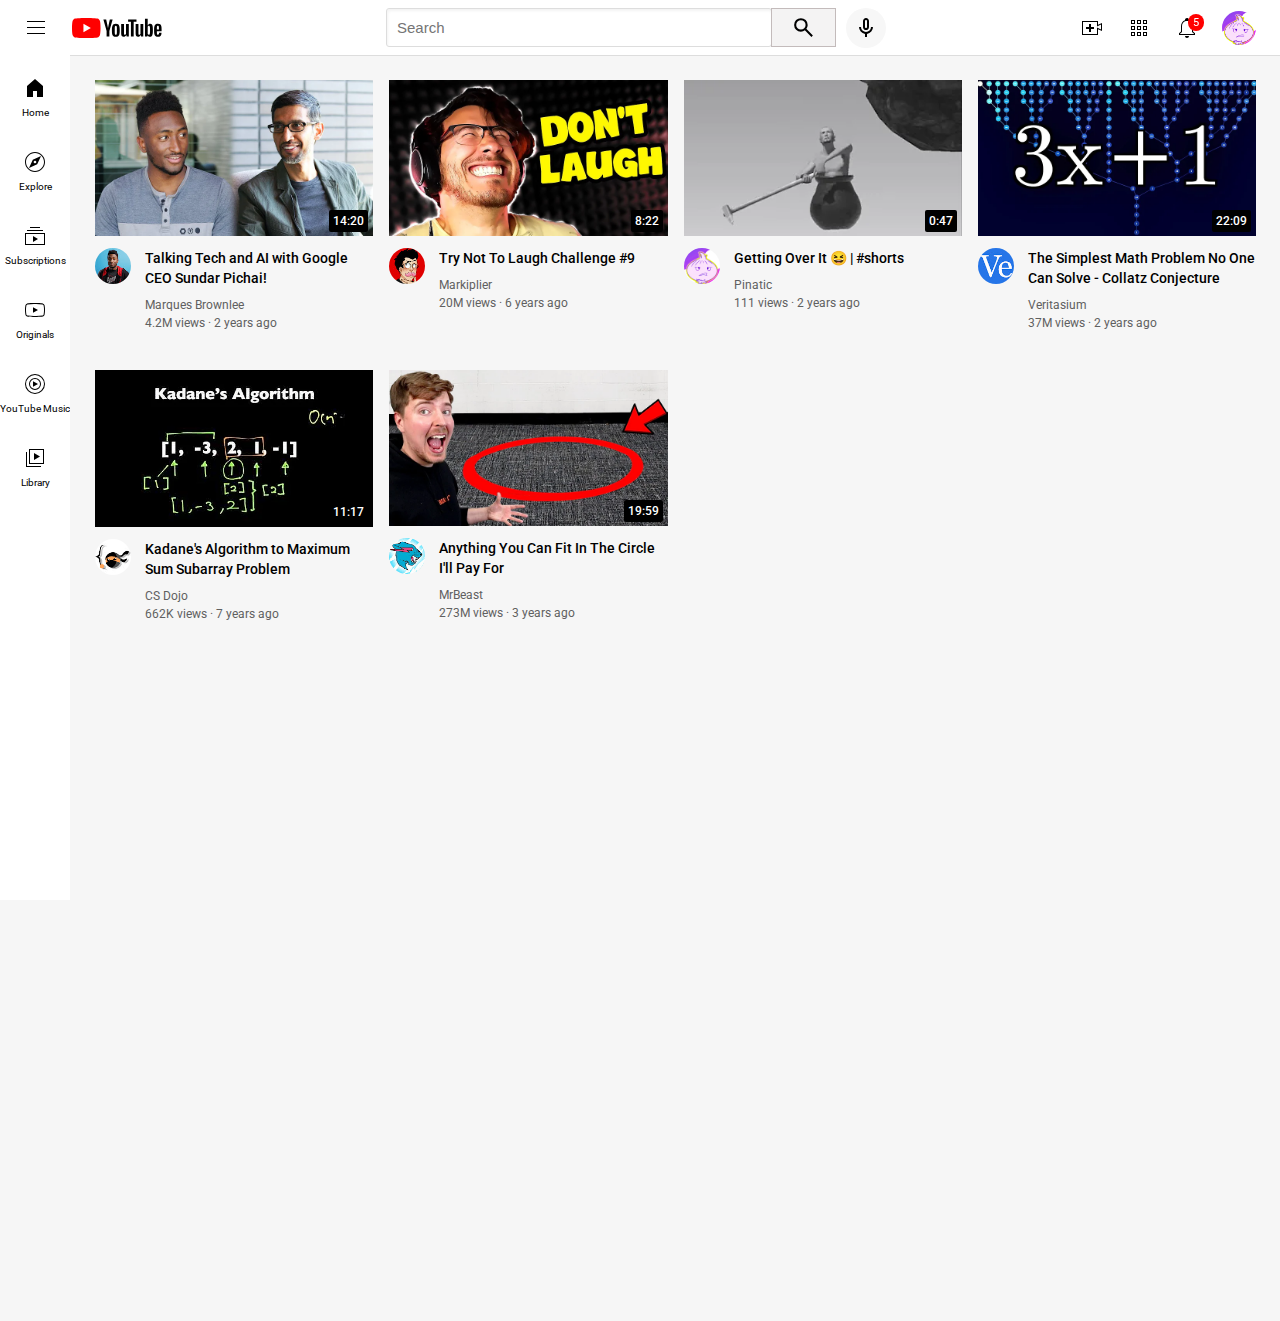
==== commit 6cf6c449: "fixed a bug" ====
--- a/index.html
+++ b/index.html
@@ -86,7 +86,7 @@
         <div>YouTube Music</div>
       </div>
       <div class="sidebar-link">
-        <img src="icons/Library.svg" />
+        <img src="icons/library.svg" />
         <div>Library</div>
       </div>
     </nav>
